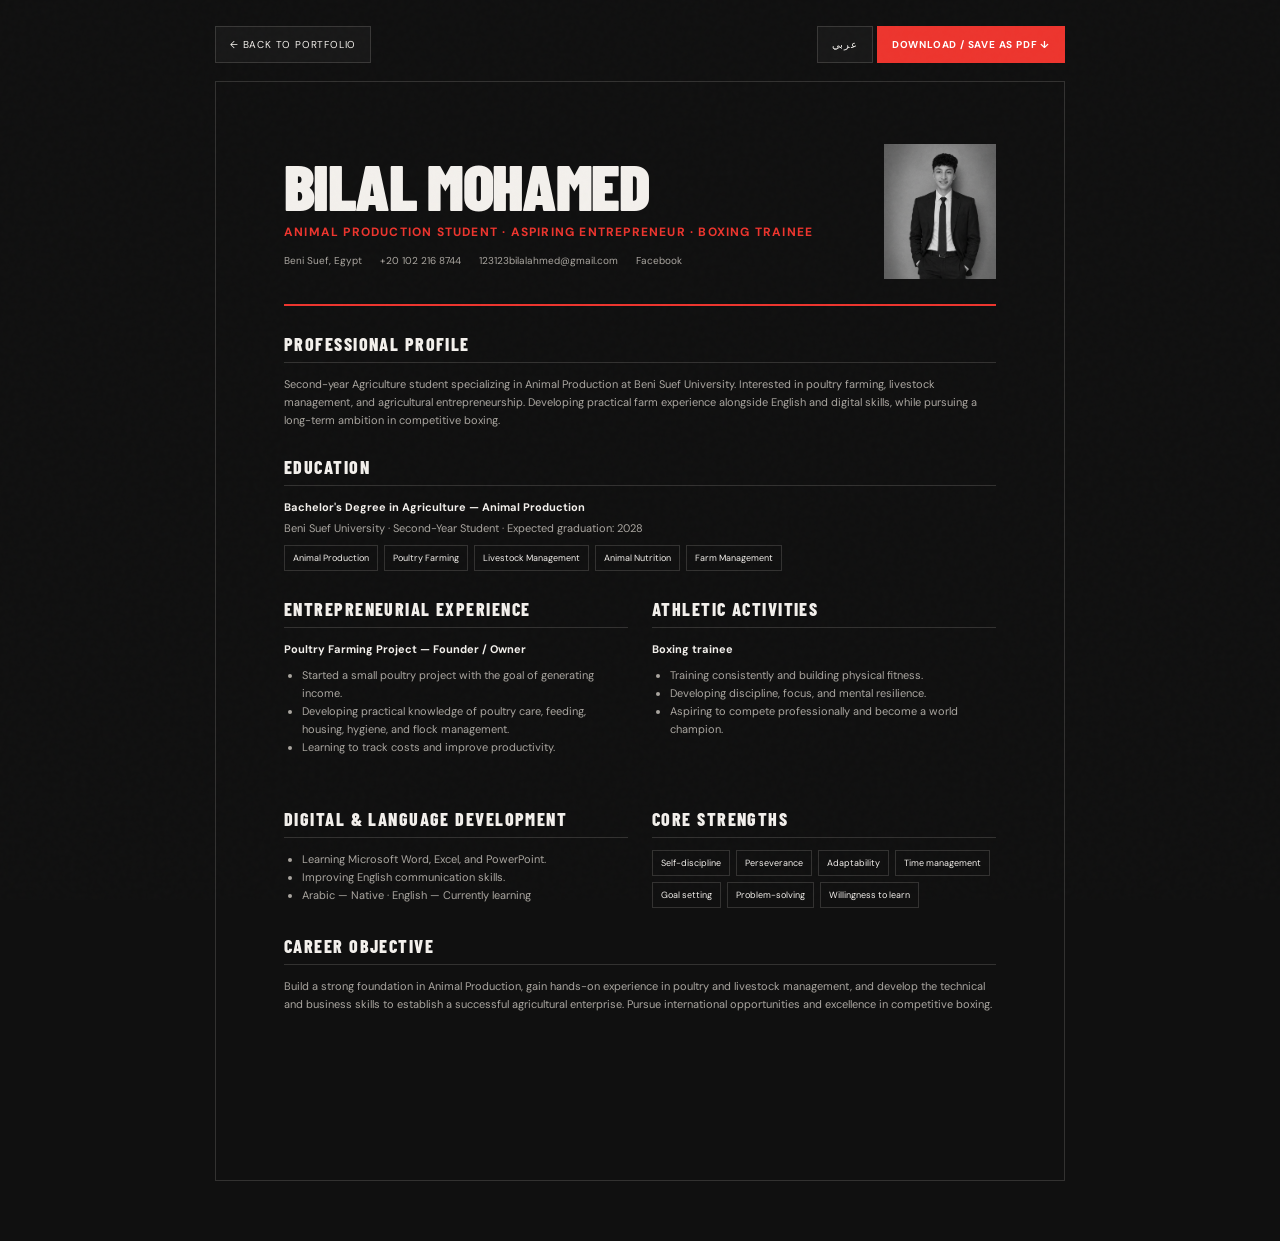
==== cv.html @ 8381dc37 "my project" ====
<!DOCTYPE html>
<html lang="en" dir="ltr">
<head>
  <meta charset="UTF-8">
  <meta name="viewport" content="width=device-width, initial-scale=1.0">
  <meta name="description" content="Curriculum vitae of Bilal Mohamed, Animal Production student and boxing trainee.">
  <title>CV — Bilal Mohamed</title>
  <link rel="preconnect" href="https://fonts.googleapis.com">
  <link rel="preconnect" href="https://fonts.gstatic.com" crossorigin>
  <link href="https://fonts.googleapis.com/css2?family=Barlow+Condensed:wght@500;600;700;800;900&family=DM+Sans:wght@400;500;600;700&family=Cairo:wght@400;500;600;700;800&display=swap" rel="stylesheet">
  <link rel="stylesheet" href="style.css">
  <style>
    body { min-height: 100vh; padding: 26px 18px 60px; }
    .cv-toolbar { max-width: 850px; margin: 0 auto 18px; display: flex; justify-content: space-between; align-items: center; gap: 12px; }
    .cv-toolbar a, .cv-toolbar button { border: 1px solid var(--line); background: var(--surface); padding: 11px 14px; font-size: 10px; letter-spacing: .08em; cursor: pointer; }
    .cv-toolbar .cv-download { background: var(--red); color: #fff; border-color: var(--red); font-weight: 700; }
    .cv-sheet { max-width: 850px; min-height: 1100px; margin: 0 auto; background: var(--bg); border: 1px solid var(--line); padding: 62px 68px; }
    .cv-header { border-bottom: 2px solid var(--red); padding-bottom: 25px; display: flex; justify-content: space-between; gap: 25px; align-items: center; }
    .cv-name { font: 900 65px/.9 var(--font-display); letter-spacing: -.025em; margin: 0 0 10px; }
    .cv-role { font-size: 12px; color: var(--red); font-weight: 700; letter-spacing: .1em; text-transform: uppercase; margin: 0 0 14px; }
    .cv-contact { display: flex; gap: 8px 18px; flex-wrap: wrap; font-size: 10px; color: var(--muted); }
    .cv-photo { width: 112px; height: 135px; object-fit: cover; object-position: center 22%; filter: grayscale(1); }
    .cv-section { margin-top: 27px; }
    .cv-section h2 { font: 800 18px var(--font-display); text-transform: uppercase; letter-spacing: .08em; border-bottom: 1px solid var(--line); padding-bottom: 7px; margin-bottom: 12px; }
    .cv-section p, .cv-section li { font-size: 11px; color: var(--muted); line-height: 1.65; }
    .cv-section p { margin-bottom: 8px; }
    .cv-section ul { padding-left: 18px; margin: 8px 0 0; }
    .cv-columns { display: grid; grid-template-columns: 1fr 1fr; gap: 24px; }
    .cv-entry-title { color: var(--text) !important; font-weight: 700; margin-bottom: 2px !important; }
    .cv-subtitle { color: var(--red) !important; font-weight: 600; }
    .cv-tags { display: flex; flex-wrap: wrap; gap: 6px; }
    .cv-tags span { border: 1px solid var(--line); padding: 6px 8px; font-size: 9px; }
    html[dir="rtl"] .cv-name, html[dir="rtl"] .cv-section h2 { font-family: var(--font-arabic); letter-spacing: 0; }
    html[dir="rtl"] .cv-name { font-size: 54px; }
    html[dir="rtl"] .cv-contact { direction: rtl; }
    html[dir="rtl"] .cv-section ul { padding-left: 0; padding-right: 18px; }
    @media (max-width: 600px) {
      body { padding: 15px 10px 35px; }
      .cv-sheet { min-height: 0; padding: 28px 22px; }
      .cv-name { font-size: 47px; }
      .cv-photo { width: 80px; height: 100px; }
      .cv-header { gap: 12px; }
      .cv-columns { gap: 15px; }
      .cv-section p, .cv-section li { font-size: 10px; }
      .cv-toolbar a, .cv-toolbar button { padding: 10px 9px; font-size: 8px; }
    }
    @media print {
      :root, :root[data-theme="light"] { --bg: #fff; --text: #171615; --muted: #494643; --line: rgba(23,22,21,.2); color-scheme: light; }
      body { padding: 0; background: white !important; print-color-adjust: exact; -webkit-print-color-adjust: exact; }
      .noise, .cv-toolbar { display: none !important; }
      .cv-sheet { max-width: none; min-height: 0; border: 0; padding: 12mm 14mm; }
      .cv-section { margin-top: 18px; }
      .cv-section h2 { font-size: 16px; }
      .cv-section p, .cv-section li { font-size: 10px; }
      @page { size: A4; margin: 0; }
    }
  </style>
</head>
<body>
  <div class="noise" aria-hidden="true"></div>
  <div class="cv-toolbar">
    <a href="index.html" data-en="← BACK TO PORTFOLIO" data-ar="العودة إلى الموقع ←">← BACK TO PORTFOLIO</a>
    <div>
      <button id="cv-language" type="button">عربي</button>
      <button class="cv-download" id="cv-print" type="button" data-en="DOWNLOAD / SAVE AS PDF ↓" data-ar="تنزيل / حفظ PDF ↓">DOWNLOAD / SAVE AS PDF ↓</button>
    </div>
  </div>
  <main class="cv-sheet">
    <header class="cv-header">
      <div>
        <h1 class="cv-name">BILAL MOHAMED</h1>
        <p class="cv-role" data-en="Animal Production Student · Aspiring Entrepreneur · Boxing Trainee" data-ar="طالب إنتاج حيواني · رائد أعمال طموح · متدرب ملاكمة">Animal Production Student · Aspiring Entrepreneur · Boxing Trainee</p>
        <div class="cv-contact">
          <span data-en="Beni Suef, Egypt" data-ar="بني سويف، مصر">Beni Suef, Egypt</span>
          <a href="tel:+201022168744">+20 102 216 8744</a>
          <a href="mailto:123123bilalahmed@gmail.com">123123bilalahmed@gmail.com</a>
          <a href="https://www.facebook.com/profile.php?id=100050286321641">Facebook</a>
        </div>
      </div>
      <img class="cv-photo" src="img/ChatGPT%20Image%20Oct%209,%202026,%2001_57_17%20PM.png" alt="Bilal Mohamed">
    </header>
    <section class="cv-section">
      <h2 data-en="Professional profile" data-ar="الملف الشخصي">Professional profile</h2>
      <p data-en="Second-year Agriculture student specializing in Animal Production at Beni Suef University. Interested in poultry farming, livestock management, and agricultural entrepreneurship. Developing practical farm experience alongside English and digital skills, while pursuing a long-term ambition in competitive boxing." data-ar="طالب في السنة الثانية بكلية الزراعة، تخصص الإنتاج الحيواني، بجامعة بني سويف. مهتم بتربية الدواجن وإدارة الثروة الحيوانية وريادة الأعمال الزراعية. أطور خبرتي العملية ومهاراتي الرقمية واللغوية، بالتوازي مع طموحي في المنافسة في الملاكمة.">Second-year Agriculture student specializing in Animal Production at Beni Suef University. Interested in poultry farming, livestock management, and agricultural entrepreneurship. Developing practical farm experience alongside English and digital skills, while pursuing a long-term ambition in competitive boxing.</p>
    </section>
    <section class="cv-section">
      <h2 data-en="Education" data-ar="التعليم">Education</h2>
      <p class="cv-entry-title" data-en="Bachelor's Degree in Agriculture — Animal Production" data-ar="بكالوريوس الزراعة — الإنتاج الحيواني">Bachelor's Degree in Agriculture — Animal Production</p>
      <p data-en="Beni Suef University · Second-Year Student · Expected graduation: 2028" data-ar="جامعة بني سويف · طالب بالفرقة الثانية · التخرج المتوقع: ٢٠٢٨">Beni Suef University · Second-Year Student · Expected graduation: 2028</p>
      <div class="cv-tags"><span data-en="Animal Production" data-ar="الإنتاج الحيواني">Animal Production</span><span data-en="Poultry Farming" data-ar="تربية الدواجن">Poultry Farming</span><span data-en="Livestock Management" data-ar="إدارة الثروة الحيوانية">Livestock Management</span><span data-en="Animal Nutrition" data-ar="تغذية الحيوان">Animal Nutrition</span><span data-en="Farm Management" data-ar="إدارة المزرعة">Farm Management</span></div>
    </section>
    <div class="cv-columns">
      <section class="cv-section">
        <h2 data-en="Entrepreneurial experience" data-ar="الخبرة الريادية">Entrepreneurial experience</h2>
        <p class="cv-entry-title" data-en="Poultry Farming Project — Founder / Owner" data-ar="مشروع تربية دواجن — المؤسس / المالك">Poultry Farming Project — Founder / Owner</p>
        <ul>
          <li data-en="Started a small poultry project with the goal of generating income." data-ar="أسست مشروع دواجن صغيرًا بهدف تحقيق دخل.">Started a small poultry project with the goal of generating income.</li>
          <li data-en="Developing practical knowledge of poultry care, feeding, housing, hygiene, and flock management." data-ar="أطور خبرتي في رعاية الدواجن والتغذية والإسكان والنظافة وإدارة القطيع.">Developing practical knowledge of poultry care, feeding, housing, hygiene, and flock management.</li>
          <li data-en="Learning to track costs and improve productivity." data-ar="أتعلم متابعة التكاليف وتحسين الإنتاجية.">Learning to track costs and improve productivity.</li>
        </ul>
      </section>
      <section class="cv-section">
        <h2 data-en="Athletic activities" data-ar="الأنشطة الرياضية">Athletic activities</h2>
        <p class="cv-entry-title" data-en="Boxing trainee" data-ar="متدرب ملاكمة">Boxing trainee</p>
        <ul>
          <li data-en="Training consistently and building physical fitness." data-ar="أواظب على التدريب وأعمل على تطوير لياقتي البدنية.">Training consistently and building physical fitness.</li>
          <li data-en="Developing discipline, focus, and mental resilience." data-ar="أطور الانضباط والتركيز والمرونة الذهنية.">Developing discipline, focus, and mental resilience.</li>
          <li data-en="Aspiring to compete professionally and become a world champion." data-ar="أطمح للاحتراف والمنافسة على لقب بطل العالم.">Aspiring to compete professionally and become a world champion.</li>
        </ul>
      </section>
      <section class="cv-section">
        <h2 data-en="Digital & language development" data-ar="التطوير الرقمي واللغوي">Digital & language development</h2>
        <ul>
          <li data-en="Learning Microsoft Word, Excel, and PowerPoint." data-ar="أتعلم Microsoft Word وExcel وPowerPoint.">Learning Microsoft Word, Excel, and PowerPoint.</li>
          <li data-en="Improving English communication skills." data-ar="أعمل على تطوير مهارات التواصل باللغة الإنجليزية.">Improving English communication skills.</li>
          <li data-en="Arabic — Native · English — Currently learning" data-ar="العربية — اللغة الأم · الإنجليزية — قيد التعلم">Arabic — Native · English — Currently learning</li>
        </ul>
      </section>
      <section class="cv-section">
        <h2 data-en="Core strengths" data-ar="المهارات الشخصية">Core strengths</h2>
        <div class="cv-tags"><span data-en="Self-discipline" data-ar="الانضباط الذاتي">Self-discipline</span><span data-en="Perseverance" data-ar="المثابرة">Perseverance</span><span data-en="Adaptability" data-ar="التكيف">Adaptability</span><span data-en="Time management" data-ar="إدارة الوقت">Time management</span><span data-en="Goal setting" data-ar="تحديد الأهداف">Goal setting</span><span data-en="Problem-solving" data-ar="حل المشكلات">Problem-solving</span><span data-en="Willingness to learn" data-ar="الرغبة في التعلم">Willingness to learn</span></div>
      </section>
    </div>
    <section class="cv-section">
      <h2 data-en="Career objective" data-ar="الهدف المهني">Career objective</h2>
      <p data-en="Build a strong foundation in Animal Production, gain hands-on experience in poultry and livestock management, and develop the technical and business skills to establish a successful agricultural enterprise. Pursue international opportunities and excellence in competitive boxing." data-ar="بناء أساس قوي في الإنتاج الحيواني، واكتساب خبرة عملية في إدارة الدواجن والثروة الحيوانية، وتطوير المهارات الفنية والتجارية لتأسيس مشروع زراعي ناجح، مع السعي إلى فرص دولية والتميز في الملاكمة التنافسية.">Build a strong foundation in Animal Production, gain hands-on experience in poultry and livestock management, and develop the technical and business skills to establish a successful agricultural enterprise. Pursue international opportunities and excellence in competitive boxing.</p>
    </section>
  </main>
  <script>
    const html = document.documentElement;
    const toggle = document.querySelector("#cv-language");
    const savedLanguage = localStorage.getItem("bilal-language") || "en";
    const savedTheme = localStorage.getItem("bilal-theme") || "dark";
    html.dataset.theme = savedTheme;

    function updateLanguage(language) {
      const arabic = language === "ar";
      html.lang = language;
      html.dir = arabic ? "rtl" : "ltr";
      document.querySelectorAll("[data-en][data-ar]").forEach((element) => {
        element.innerHTML = arabic ? element.dataset.ar : element.dataset.en;
      });
      toggle.textContent = arabic ? "EN" : "عربي";
      toggle.setAttribute("aria-label", arabic ? "Switch to English" : "التبديل إلى العربية");
      document.querySelector("#cv-print").setAttribute("aria-label", arabic ? "تنزيل السيرة الذاتية أو حفظها بصيغة PDF" : "Download CV or save as PDF");
    }

    toggle.addEventListener("click", () => updateLanguage(html.lang === "en" ? "ar" : "en"));
    document.querySelector("#cv-print").addEventListener("click", () => window.print());
    updateLanguage(savedLanguage);
  </script>
</body>
</html>
---- style.css ----
:root {
  color-scheme: dark;
  --bg: #101010;
  --surface: #181818;
  --surface-2: #202020;
  --text: #f3f0ec;
  --muted: #aaa6a0;
  --line: rgba(243, 240, 236, .15);
  --red: #ed352e;
  --red-dark: #a6201d;
  --font-display: "Barlow Condensed", Impact, sans-serif;
  --font-body: "DM Sans", Arial, sans-serif;
  --font-arabic: "Cairo", sans-serif;
  font-family: var(--font-body);
  background: var(--bg);
  color: var(--text);
  scroll-behavior: smooth;
  scroll-padding-top: 90px;
  overflow-x: clip;
}

:root[data-theme="light"] {
  color-scheme: light;
  --bg: #f2f0ed;
  --surface: #e8e5e1;
  --surface-2: #dedbd6;
  --text: #171615;
  --muted: #64615d;
  --line: rgba(23, 22, 21, .17);
  --red: #c62824;
  --red-dark: #a6201d;
}

* { box-sizing: border-box; }
body { margin: 0; min-width: 320px; background: var(--bg); color: var(--text); transition: background .35s ease, color .35s ease; }
body, button, a { font-family: var(--font-body); }
a { color: inherit; text-decoration: none; }
button { color: inherit; }
::selection { background: var(--red); color: white; }
.noise { position: fixed; inset: 0; z-index: 10; pointer-events: none; opacity: .055; background-image: url("data:image/svg+xml,%3Csvg viewBox='0 0 180 180' xmlns='http://www.w3.org/2000/svg'%3E%3Cfilter id='n'%3E%3CfeTurbulence type='fractalNoise' baseFrequency='.9' numOctaves='3' stitchTiles='stitch'/%3E%3C/filter%3E%3Crect width='100%25' height='100%25' filter='url(%23n)' opacity='.32'/%3E%3C/svg%3E"); }
.site-header { height: 82px; padding: 0 6.3%; display: flex; align-items: center; justify-content: space-between; border-bottom: 1px solid var(--line); position: relative; z-index: 5; }
.wordmark { display: inline-flex; align-items: center; font-family: var(--font-display); font-size: 24px; font-weight: 900; letter-spacing: -.07em; }
.wordmark span { color: var(--red); }
.wordmark i { font-style: normal; font-size: 20px; color: var(--muted); margin-left: 7px; }
.desktop-nav, .header-actions { display: flex; align-items: center; gap: 33px; }
.desktop-nav a, .header-cta, .icon-button { font-size: 13px; letter-spacing: .05em; text-transform: uppercase; }
.desktop-nav a { color: var(--muted); transition: color .2s ease; }
.desktop-nav a:hover { color: var(--text); }
.header-actions { gap: 16px; }
.icon-button { cursor: pointer; border: 1px solid var(--line); border-radius: 50px; background: transparent; min-width: 37px; height: 37px; display: grid; place-items: center; }
.language-button { font-family: var(--font-arabic); font-size: 14px; font-weight: 700; }
.theme-glyph { font-size: 18px; line-height: 1; }
.header-cv-link { min-height: 40px; padding: 0 13px; display: inline-flex; align-items: center; gap: 13px; border: 1px solid var(--red); color: var(--text); font-size: 11px; letter-spacing: .08em; font-weight: 700; position: relative; isolation: isolate; overflow: hidden; transition: color .2s ease, background .2s ease, transform .2s ease; }
.header-cv-link::before { content: ""; position: absolute; inset: 0; z-index: -1; background: var(--red); transform: translateY(102%); transition: transform .2s ease; }
.header-cv-link:hover { color: white; transform: translateY(-2px); }
.header-cv-link:hover::before { transform: translateY(0); }
.header-cv-link span:last-child { color: var(--red); font-size: 15px; transition: color .2s ease, transform .2s ease; }
.header-cv-link:hover span:last-child { color: white; transform: translate(2px, -2px); }
.header-cta { padding: 12px 15px; background: var(--red); color: white; display: flex; gap: 15px; align-items: center; font-weight: 700; }
.header-cta span:last-child { font-size: 15px; }
.hero { min-height: min(750px, calc(100svh - 82px)); height: 680px; max-height: 830px; padding: 7.2% 6.3% 6%; display: grid; grid-template-columns: 1fr .78fr; align-items: center; position: relative; overflow: hidden; }
.hero::before { content: ""; position: absolute; width: 48vw; height: 48vw; max-width: 670px; max-height: 670px; border: 1px solid var(--line); border-radius: 50%; left: 36%; top: 4%; pointer-events: none; }
.hero-copy { position: relative; z-index: 1; padding: 0 0 30px; }
.eyebrow { font-size: 10px; letter-spacing: .17em; font-weight: 700; margin: 0 0 25px; }
.status-dot { width: 7px; height: 7px; display: inline-block; border-radius: 50%; background: var(--red); margin-right: 10px; box-shadow: 0 0 12px var(--red); }
h1, h2, h3, p { margin-top: 0; }
.hero h1 { font: 900 clamp(92px, 14.4vw, 204px)/.76 var(--font-display); letter-spacing: -.055em; margin: 0 0 52px -7px; position: relative; z-index: 2; }
.outline-word { color: transparent; -webkit-text-stroke: 1.5px var(--text); }
.hero-bottom { display: grid; grid-template-columns: minmax(0, 1fr) auto; align-items: center; gap: 18px 20px; max-width: 560px; }
.hero-intro { max-width: 335px; font-size: 17px; line-height: 1.75; color: var(--muted); margin: 0; }
.round-link { flex: 0 0 48px; width: 48px; height: 48px; border: 1px solid var(--line); border-radius: 50%; display: grid; place-items: center; font-size: 20px; transition: background .2s, color .2s, border .2s; }
.round-link:hover { background: var(--red); border-color: var(--red); color: #fff; }
.hero-cv-cta { grid-column: 1; display: flex; align-items: center; gap: 13px; width: fit-content; min-width: 240px; min-height: 72px; padding: 10px 16px 10px 12px; position: relative; overflow: hidden; isolation: isolate; color: #fff; background: var(--red); border: 1px solid var(--red); box-shadow: 0 8px 28px rgba(237, 53, 46, .2); animation: cv-pulse 2.8s ease-in-out infinite; transition: transform .25s ease, box-shadow .25s ease; }
.hero-cv-cta::before { content: ""; position: absolute; z-index: -1; inset: 0; background: linear-gradient(110deg, transparent 12%, rgba(255,255,255,.18) 47%, transparent 78%); transform: translateX(-120%); animation: cv-shine 4.5s ease-in-out infinite; }
.hero-cv-cta:hover { transform: translateY(-3px); box-shadow: 0 13px 34px rgba(237, 53, 46, .34); }
.cv-orbit { width: 43px; height: 43px; display: grid; place-items: center; position: relative; flex: 0 0 43px; border: 1px solid rgba(255,255,255,.6); border-radius: 50%; font: 800 15px var(--font-display); }
.cv-orbit::after { content: ""; position: absolute; inset: -4px; border: 1px dashed rgba(255,255,255,.78); border-radius: 50%; animation: orbit-spin 9s linear infinite; }
.cv-cta-copy { display: flex; flex-direction: column; gap: 4px; }
.cv-cta-copy strong { font: 800 15px/1 var(--font-display); letter-spacing: .07em; }
.cv-cta-copy small { font: 600 9px/1.2 var(--font-body); letter-spacing: .12em; opacity: .8; }
.cv-cta-arrow { margin-left: auto; font-size: 19px; transition: transform .25s ease; }
.hero-cv-cta:hover .cv-cta-arrow { transform: translate(3px, -3px); }
.hero-visual { width: min(100%, 420px); justify-self: end; position: relative; }
.hero-photo-frame { aspect-ratio: .69; position: relative; overflow: hidden; background: var(--surface); }
.hero-photo { width: 100%; height: 100%; display: block; object-fit: cover; object-position: 50% 42%; filter: saturate(.78); }
.photo-shade { position: absolute; inset: 0; background: linear-gradient(0deg, rgba(0,0,0,.82), transparent 35%, rgba(0,0,0,.08)); }
.hero-photo-frame::after { content: ""; position: absolute; inset: 12px; border: 1px solid rgba(255,255,255,.24); pointer-events: none; }
.hero-photo-caption { position: absolute; z-index: 1; bottom: 29px; left: 28px; right: 28px; display: flex; justify-content: space-between; color: white; font-size: 11px; letter-spacing: .1em; font-weight: 700; }
.hero-photo-caption b { color: #ff7772; font-weight: 600; }
.hero-stamp { position: absolute; z-index: 2; right: -39px; top: 40px; width: 82px; height: 82px; border-radius: 50%; background: var(--red); color: white; font: 800 20px var(--font-display); display: grid; place-content: center; text-align: center; transform: rotate(12deg); }
.hero-stamp span { font-size: 12px; }
.hero-note { position: absolute; right: -62px; bottom: 20%; writing-mode: vertical-rl; display: flex; align-items: center; gap: 11px; color: var(--muted); font-size: 9px; letter-spacing: .17em; }
.note-line { height: 42px; width: 1px; background: var(--red); }
.hero-index { position: absolute; bottom: 30px; left: 6.3%; font-size: 9px; letter-spacing: .15em; color: var(--muted); }
.ticker { overflow: hidden; background: var(--red); color: white; transform: rotate(-1.4deg) scale(1.02); padding: 15px 0; position: relative; z-index: 2; }
.ticker-track { display: flex; width: max-content; align-items: center; gap: 30px; white-space: nowrap; font: 800 16px var(--font-display); letter-spacing: .12em; animation: marquee 30s linear infinite; }
.ticker-track b { font-size: 14px; }
@keyframes marquee { to { transform: translateX(-33.333%); } }
@keyframes orbit-spin { to { transform: rotate(360deg); } }
@keyframes cv-pulse { 50% { box-shadow: 0 8px 34px rgba(237, 53, 46, .34); } }
@keyframes cv-shine { 0%, 45% { transform: translateX(-120%); } 68%, 100% { transform: translateX(120%); } }
.section-wrap { padding-left: 12%; padding-right: 12%; }
.story { padding-top: 135px; padding-bottom: 140px; }
.section-kicker { display: flex; gap: 18px; align-items: center; font-size: 9px; letter-spacing: .16em; font-weight: 700; color: var(--muted); }
.section-kicker span:first-child { color: var(--red); }
.story-grid { display: grid; grid-template-columns: 1fr .77fr; gap: 9%; margin-top: 54px; }
.red-text { color: var(--red); }
.story-heading h2, .discipline-heading h2, .contact h2 { font: 800 clamp(52px, 7.3vw, 98px)/.88 var(--font-display); letter-spacing: -.035em; margin: 0; }
.story-heading h2 em, .discipline-heading h2 em, .contact h2 em { font-style: normal; color: var(--red); }
.story-copy { padding-top: 25px; }
.story-copy p { max-width: 490px; color: var(--muted); font-size: 16px; line-height: 1.85; margin-bottom: 19px; }
.text-link { display: inline-block; margin-top: 11px; padding-bottom: 7px; border-bottom: 1px solid var(--red); font-size: 13px; letter-spacing: .08em; font-weight: 700; }
.manifesto { min-height: 430px; display: grid; grid-template-columns: .85fr 1.15fr; background: var(--surface); position: relative; overflow: hidden; }
.manifesto-image { min-height: 430px; overflow: hidden; }
.manifesto-image img { width: 100%; height: 100%; object-fit: cover; object-position: center 24%; display: block; filter: grayscale(1); }
.manifesto-copy { display: flex; flex-direction: column; justify-content: center; padding: 80px 16% 80px 12%; position: relative; }
.quote-mark { color: var(--red); font: 900 100px/.7 var(--font-display); }
.manifesto-copy p { font: 700 clamp(29px, 4.2vw, 56px)/1.08 var(--font-display); letter-spacing: -.015em; margin: 24px 0 30px; max-width: 650px; }
.signature { font-size: 9px; letter-spacing: .22em; color: var(--muted); }
.manifesto-side { position: absolute; right: 20px; bottom: 20px; writing-mode: vertical-rl; font-size: 8px; letter-spacing: .16em; color: var(--muted); }
.disciplines { padding-top: 130px; padding-bottom: 135px; }
.discipline-heading { display: flex; justify-content: space-between; align-items: end; margin: 56px 0 48px; }
.discipline-heading h2 { font-size: clamp(65px, 9vw, 120px); }
.discipline-heading > p { max-width: 235px; color: var(--muted); font-size: 15px; line-height: 1.75; margin: 0 4% 8px 20px; }
.discipline-grid { display: grid; grid-template-columns: 1fr 1fr; gap: 16px; }
.discipline-card { min-height: 390px; padding: 27px 30px 25px; position: relative; overflow: hidden; display: flex; flex-direction: column; background: var(--surface); }
.boxing-card { background: var(--red); color: white; }
.card-top { display: flex; justify-content: space-between; align-items: center; font-size: 11px; letter-spacing: .1em; font-weight: 700; position: relative; z-index: 1; }
.card-arrow { font-size: 18px; }
.discipline-symbol { position: absolute; right: 16px; top: 50px; font-size: 180px; line-height: 1; color: rgba(237,53,46,.12); transform: rotate(14deg); }
.boxing-card .discipline-symbol { color: rgba(0,0,0,.12); }
.discipline-card h3 { position: relative; z-index: 1; font: 900 clamp(44px, 5.2vw, 69px)/.82 var(--font-display); letter-spacing: -.025em; margin: auto 0 18px; }
.discipline-card > p { position: relative; z-index: 1; font-size: 15px; line-height: 1.75; max-width: 330px; color: var(--muted); margin-bottom: 27px; }
.boxing-card > p { color: rgba(255,255,255,.8); }
.card-tags { display: flex; gap: 7px; flex-wrap: wrap; position: relative; z-index: 1; }
.card-tags span { border: 1px solid var(--line); padding: 7px 9px; font-size: 10px; letter-spacing: .05em; }
.boxing-card .card-tags span { border-color: rgba(255,255,255,.4); }
.skills-strip { margin-top: 53px; border-top: 1px solid var(--line); border-bottom: 1px solid var(--line); padding: 20px 0; display: grid; grid-template-columns: 170px 1fr; align-items: center; gap: 25px; }
.skills-strip > span { color: var(--red); letter-spacing: .13em; font-size: 9px; font-weight: 700; }
.skills-strip p { color: var(--muted); font-size: 14px; line-height: 1.8; margin: 0; }
.contact { background: var(--surface); padding-top: 85px; padding-bottom: 100px; }
.contact-content { display: grid; grid-template-columns: 1fr .7fr; gap: 10%; align-items: end; margin-top: 65px; }
.contact h2 { font-size: clamp(66px, 9vw, 122px); }
.contact-links { padding-bottom: 8px; }
.contact-link, .cv-link { padding: 17px 0; display: flex; justify-content: space-between; align-items: center; border-bottom: 1px solid var(--line); font-size: 13px; letter-spacing: .05em; font-weight: 600; }
.contact-link b, .cv-link b { color: var(--red); font-size: 16px; }
.whatsapp-link { color: #54d58c; }
.whatsapp-link b { color: #54d58c; }
.cv-link { margin-top: 17px; color: var(--red); }
.site-footer { min-height: 95px; padding: 22px 6.3%; display: flex; align-items: center; justify-content: space-between; }
.site-footer > span { font-size: 10px; letter-spacing: .1em; color: var(--muted); }
.footer-mark { font-size: 20px; }
.back-top { width: 34px; height: 34px; border: 1px solid var(--line); border-radius: 50%; display: grid; place-items: center; }

html[dir="rtl"] { scroll-padding-top: 90px; }
html[dir="rtl"] body { font-family: var(--font-arabic); }
html[dir="rtl"] body, html[dir="rtl"] button, html[dir="rtl"] a { font-family: var(--font-arabic); }
html[dir="rtl"] .hero h1, html[dir="rtl"] .story-heading h2, html[dir="rtl"] .discipline-heading h2, html[dir="rtl"] .contact h2, html[dir="rtl"] .manifesto-copy p, html[dir="rtl"] .discipline-card h3 { font-family: var(--font-arabic); letter-spacing: 0; line-height: 1.25; }
html[dir="rtl"] .hero h1 { font-size: clamp(72px, 12vw, 170px); }
html[dir="rtl"] .story-heading h2, html[dir="rtl"] .discipline-heading h2, html[dir="rtl"] .contact h2 { font-size: clamp(48px, 6.8vw, 90px); }
html[dir="rtl"] .discipline-card h3 { font-size: clamp(40px, 4.5vw, 60px); }
html[dir="rtl"] .hero { direction: rtl; }
html[dir="rtl"] .hero-index { left: auto; right: 6.3%; }
html[dir="rtl"] .hero-note { right: auto; left: -62px; }
html[dir="rtl"] .hero-stamp { right: auto; left: -39px; }
html[dir="rtl"] .hero h1 { margin-left: 0; margin-right: -7px; }
html[dir="rtl"] .hero-cv-cta { direction: rtl; padding: 10px 12px 10px 16px; }
html[dir="rtl"] .cv-cta-arrow { margin-left: 0; margin-right: auto; }
html[dir="rtl"] .hero-cv-cta:hover .cv-cta-arrow { transform: translate(-3px, -3px); }
html[dir="rtl"] .status-dot { margin-right: 0; margin-left: 10px; }
html[dir="rtl"] .story-grid, html[dir="rtl"] .discipline-grid, html[dir="rtl"] .contact-content { direction: rtl; }
html[dir="rtl"] .manifesto { direction: rtl; }
html[dir="rtl"] .manifesto-copy { padding: 80px 12% 80px 16%; }
html[dir="rtl"] .manifesto-side { right: auto; left: 20px; }
html[dir="rtl"] .discipline-heading { direction: rtl; }
html[dir="rtl"] .skills-strip { direction: rtl; }
html[dir="rtl"] .contact-link, html[dir="rtl"] .cv-link { direction: rtl; }
html[dir="rtl"] .header-actions { direction: ltr; }
html[dir="rtl"] .header-cv-link { direction: rtl; }
html[dir="rtl"] .header-cta { direction: rtl; }
html[dir="rtl"] .site-footer { direction: rtl; }
html[dir="rtl"] .hero-photo-caption { direction: ltr; }
html[dir="rtl"] .card-top, html[dir="rtl"] .card-tags { direction: ltr; }

@media (max-width: 850px) {
  .site-header { padding: 0 5%; height: 72px; }
  .desktop-nav { gap: 18px; }
  .desktop-nav a { font-size: 11px; }
  .header-actions { gap: 9px; }
  .header-cta { padding: 11px; gap: 8px; font-size: 11px; }
  .header-cv-link { min-height: 38px; padding: 0 9px; gap: 7px; font-size: 10px; }
  .hero { min-height: 620px; height: auto; grid-template-columns: 1.05fr .75fr; padding: 70px 6% 80px; }
  .hero h1 { font-size: clamp(86px, 15vw, 140px); }
  .hero-bottom { max-width: 470px; }
  .hero-cv-cta { min-width: 225px; min-height: 66px; }
  .hero-visual { width: 100%; }
  .hero-note { right: -29px; }
  .hero-stamp { right: -24px; }
  .section-wrap { padding-left: 8%; padding-right: 8%; }
  .story { padding-top: 105px; padding-bottom: 105px; }
  .story-grid { gap: 6%; }
  .discipline-card { min-height: 355px; padding: 22px; }
  .contact-content { gap: 5%; }
  html[dir="rtl"] .hero-note { left: -29px; }
  html[dir="rtl"] .hero-stamp { left: -24px; }
}
@media (max-width: 600px) {
  :root { scroll-padding-top: 68px; }
  .site-header { height: 66px; padding: 0 5%; }
  .desktop-nav { display: none; }
  .header-actions { gap: 8px; }
  .header-cta { padding: 10px 11px; }
  .header-cv-link { min-height: 34px; padding: 0 8px; gap: 4px; font-size: 9px; }
  .icon-button { min-width: 34px; height: 34px; }
  .hero { display: flex; flex-direction: column; align-items: stretch; min-height: auto; padding: 66px 6% 67px; }
  .hero::before { width: 95vw; height: 95vw; left: 30%; top: 29%; }
  .hero-copy { padding: 0; }
  .eyebrow { font-size: 8px; margin-bottom: 22px; }
  .hero h1 { font-size: clamp(95px, 22vw, 136px); margin: 0 0 25px -4px; }
  .hero-bottom { width: 100%; max-width: none; grid-template-columns: minmax(0, 1fr) auto; gap: 16px 12px; margin-bottom: 32px; }
  .hero-intro { max-width: 285px; font-size: 15px; }
  .round-link { width: 42px; height: 42px; flex-basis: 42px; }
  .hero-cv-cta { grid-column: 1 / -1; grid-row: 2; min-width: 0; width: min(100%, 330px); min-height: 64px; }
  .cv-cta-copy strong { font-size: 14px; }
  .cv-orbit { width: 39px; height: 39px; flex-basis: 39px; }
  .hero-visual { width: 78%; align-self: center; margin-right: 7%; }
  .hero-photo-frame { aspect-ratio: .82; }
  .hero-stamp { width: 66px; height: 66px; right: -25px; top: 23px; font-size: 17px; }
  .hero-note { right: -31px; bottom: 13%; font-size: 8px; }
  .hero-index { bottom: 25px; left: 6%; }
  .ticker { padding: 12px 0; transform: none; }
  .ticker-track { font-size: 13px; }
  .section-wrap { padding-left: 7%; padding-right: 7%; }
  .story { padding-top: 88px; padding-bottom: 87px; }
  .section-kicker { font-size: 8px; gap: 12px; }
  .story-grid { grid-template-columns: 1fr; gap: 27px; margin-top: 39px; }
  .story-heading h2 { font-size: clamp(56px, 15vw, 78px); }
  .story-copy { padding-top: 0; }
  .story-copy p { font-size: 15px; }
  .manifesto { grid-template-columns: .7fr 1fr; min-height: 330px; }
  .manifesto-image { min-height: 330px; }
  .manifesto-copy { padding: 48px 9% 48px 8%; }
  .quote-mark { font-size: 70px; }
  .manifesto-copy p { font-size: clamp(27px, 7vw, 40px); margin: 16px 0 23px; }
  .signature { font-size: 7px; }
  .manifesto-side { right: 9px; bottom: 12px; font-size: 6px; }
  .disciplines { padding-top: 88px; padding-bottom: 88px; }
  .discipline-heading { display: block; margin: 42px 0 32px; }
  .discipline-heading h2 { font-size: clamp(67px, 17vw, 91px); }
  .discipline-heading > p { margin: 19px 0 0; max-width: 260px; font-size: 15px; }
  .discipline-grid { grid-template-columns: 1fr; gap: 12px; }
  .discipline-card { min-height: 340px; padding: 23px; }
  .discipline-card h3 { font-size: clamp(55px, 14vw, 72px); }
  .skills-strip { display: block; margin-top: 36px; }
  .skills-strip p { margin-top: 12px; }
  .contact { padding-top: 64px; padding-bottom: 75px; }
  .contact-content { display: block; margin-top: 46px; }
  .contact h2 { font-size: clamp(70px, 18vw, 100px); }
  .contact-links { margin-top: 35px; }
  .contact-link, .cv-link { font-size: 12px; }
  .site-footer { min-height: 76px; padding: 18px 6%; }
  .site-footer > span { font-size: 9px; letter-spacing: .04em; text-align: center; }
  html[dir="rtl"] .hero { align-items: stretch; }
  html[dir="rtl"] .hero h1 { font-size: clamp(75px, 19vw, 112px); margin: 0 0 25px 0; }
  html[dir="rtl"] .hero-visual { margin-left: 7%; margin-right: 0; }
  html[dir="rtl"] .hero-cv-cta { justify-self: end; }
  html[dir="rtl"] .hero-stamp { left: -25px; }
  html[dir="rtl"] .hero-note { left: -31px; }
  html[dir="rtl"] .hero-index { left: auto; right: 6%; }
  html[dir="rtl"] .story-heading h2 { font-size: clamp(49px, 13vw, 69px); }
  html[dir="rtl"] .discipline-heading h2 { font-size: clamp(55px, 14vw, 80px); }
  html[dir="rtl"] .discipline-card h3 { font-size: clamp(44px, 11vw, 60px); }
  html[dir="rtl"] .contact h2 { font-size: clamp(56px, 14.5vw, 84px); }
  html[dir="rtl"] .manifesto-copy { padding: 48px 8% 48px 9%; }
  html[dir="rtl"] .manifesto-side { left: 9px; }
}
@media (prefers-reduced-motion: reduce) {
  *, *::before, *::after { scroll-behavior: auto !important; animation-duration: .01ms !important; animation-iteration-count: 1 !important; transition-duration: .01ms !important; }
}
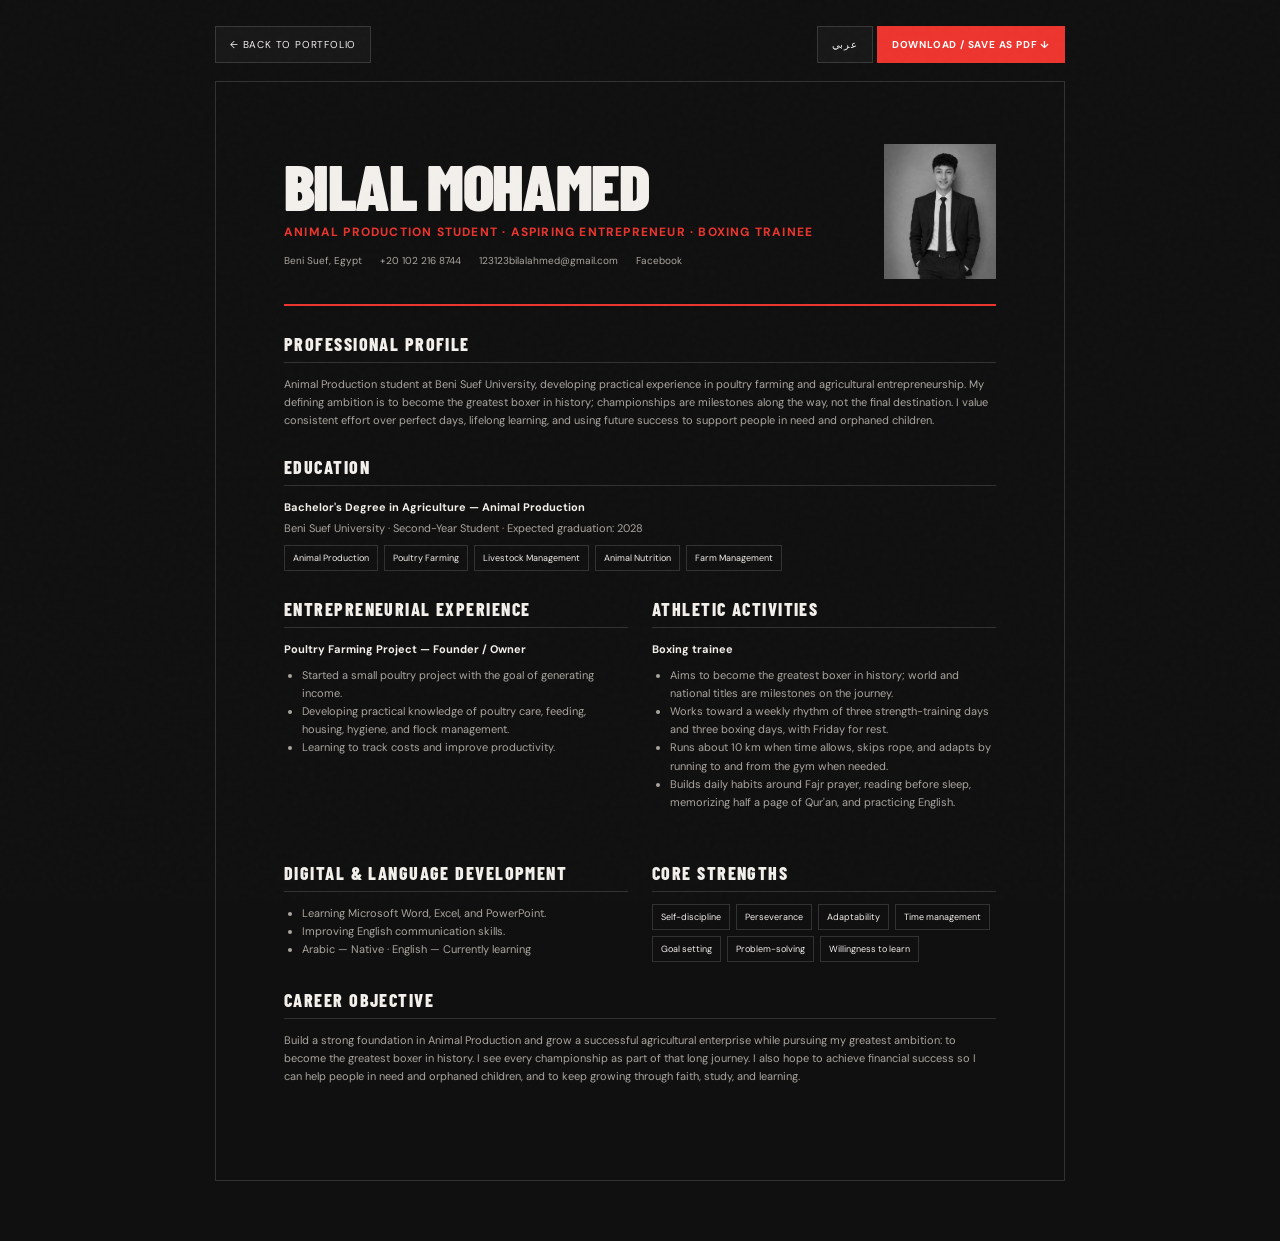
==== commit 75acccfa: "refactor text project" ====
--- a/cv.html
+++ b/cv.html
@@ -81,7 +81,7 @@
     </header>
     <section class="cv-section">
       <h2 data-en="Professional profile" data-ar="الملف الشخصي">Professional profile</h2>
-      <p data-en="Second-year Agriculture student specializing in Animal Production at Beni Suef University. Interested in poultry farming, livestock management, and agricultural entrepreneurship. Developing practical farm experience alongside English and digital skills, while pursuing a long-term ambition in competitive boxing." data-ar="طالب في السنة الثانية بكلية الزراعة، تخصص الإنتاج الحيواني، بجامعة بني سويف. مهتم بتربية الدواجن وإدارة الثروة الحيوانية وريادة الأعمال الزراعية. أطور خبرتي العملية ومهاراتي الرقمية واللغوية، بالتوازي مع طموحي في المنافسة في الملاكمة.">Second-year Agriculture student specializing in Animal Production at Beni Suef University. Interested in poultry farming, livestock management, and agricultural entrepreneurship. Developing practical farm experience alongside English and digital skills, while pursuing a long-term ambition in competitive boxing.</p>
+      <p data-en="Animal Production student at Beni Suef University, developing practical experience in poultry farming and agricultural entrepreneurship. My defining ambition is to become the greatest boxer in history; championships are milestones along the way, not the final destination. I value consistent effort over perfect days, lifelong learning, and using future success to support people in need and orphaned children." data-ar="طالب إنتاج حيواني بجامعة بني سويف، أطور خبرتي العملية في تربية الدواجن وريادة الأعمال الزراعية. طموحي الأكبر أن أصبح أفضل ملاكم في التاريخ؛ فالبطولات محطات على الطريق وليست الغاية النهائية. أؤمن بالاستمرار لا بالكمال، وبالتعلم الدائم، وبأن أستخدم نجاحي مستقبلًا لمساعدة المحتاجين والأطفال الأيتام.">Animal Production student at Beni Suef University, developing practical experience in poultry farming and agricultural entrepreneurship. My defining ambition is to become the greatest boxer in history; championships are milestones along the way, not the final destination. I value consistent effort over perfect days, lifelong learning, and using future success to support people in need and orphaned children.</p>
     </section>
     <section class="cv-section">
       <h2 data-en="Education" data-ar="التعليم">Education</h2>
@@ -103,9 +103,10 @@
         <h2 data-en="Athletic activities" data-ar="الأنشطة الرياضية">Athletic activities</h2>
         <p class="cv-entry-title" data-en="Boxing trainee" data-ar="متدرب ملاكمة">Boxing trainee</p>
         <ul>
-          <li data-en="Training consistently and building physical fitness." data-ar="أواظب على التدريب وأعمل على تطوير لياقتي البدنية.">Training consistently and building physical fitness.</li>
-          <li data-en="Developing discipline, focus, and mental resilience." data-ar="أطور الانضباط والتركيز والمرونة الذهنية.">Developing discipline, focus, and mental resilience.</li>
-          <li data-en="Aspiring to compete professionally and become a world champion." data-ar="أطمح للاحتراف والمنافسة على لقب بطل العالم.">Aspiring to compete professionally and become a world champion.</li>
+          <li data-en="Aims to become the greatest boxer in history; world and national titles are milestones on the journey." data-ar="أطمح إلى أن أصبح أفضل ملاكم في التاريخ؛ والبطولات العالمية والمحلية محطات في هذه الرحلة.">Aims to become the greatest boxer in history; world and national titles are milestones on the journey.</li>
+          <li data-en="Works toward a weekly rhythm of three strength-training days and three boxing days, with Friday for rest." data-ar="أسعى إلى الالتزام أسبوعيًا بثلاثة أيام لتمارين القوة وثلاثة أيام للملاكمة، والجمعة للراحة.">Works toward a weekly rhythm of three strength-training days and three boxing days, with Friday for rest.</li>
+          <li data-en="Runs about 10 km when time allows, skips rope, and adapts by running to and from the gym when needed." data-ar="أجري نحو ١٠ كيلومترات حين يسمح الوقت، وأتمرن بنط الحبل، وأستغل طريق الجيم للجري عند الحاجة.">Runs about 10 km when time allows, skips rope, and adapts by running to and from the gym when needed.</li>
+          <li data-en="Builds daily habits around Fajr prayer, reading before sleep, memorizing half a page of Qur'an, and practicing English." data-ar="أبني عاداتي حول صلاة الفجر والقراءة قبل النوم وحفظ نصف صفحة من القرآن والتدرب على الإنجليزية.">Builds daily habits around Fajr prayer, reading before sleep, memorizing half a page of Qur'an, and practicing English.</li>
         </ul>
       </section>
       <section class="cv-section">
@@ -123,7 +124,7 @@
     </div>
     <section class="cv-section">
       <h2 data-en="Career objective" data-ar="الهدف المهني">Career objective</h2>
-      <p data-en="Build a strong foundation in Animal Production, gain hands-on experience in poultry and livestock management, and develop the technical and business skills to establish a successful agricultural enterprise. Pursue international opportunities and excellence in competitive boxing." data-ar="بناء أساس قوي في الإنتاج الحيواني، واكتساب خبرة عملية في إدارة الدواجن والثروة الحيوانية، وتطوير المهارات الفنية والتجارية لتأسيس مشروع زراعي ناجح، مع السعي إلى فرص دولية والتميز في الملاكمة التنافسية.">Build a strong foundation in Animal Production, gain hands-on experience in poultry and livestock management, and develop the technical and business skills to establish a successful agricultural enterprise. Pursue international opportunities and excellence in competitive boxing.</p>
+      <p data-en="Build a strong foundation in Animal Production and grow a successful agricultural enterprise while pursuing my greatest ambition: to become the greatest boxer in history. I see every championship as part of that long journey. I also hope to achieve financial success so I can help people in need and orphaned children, and to keep growing through faith, study, and learning." data-ar="بناء أساس قوي في الإنتاج الحيواني وتأسيس مشروع زراعي ناجح، بالتوازي مع السعي إلى حلمي الأكبر: أن أصبح أفضل ملاكم في التاريخ. أرى كل بطولة جزءًا من هذه الرحلة الطويلة. وأطمح أيضًا إلى النجاح المادي لأساعد المحتاجين والأطفال الأيتام، وأن أواصل التطور بالإيمان والدراسة والتعلم.">Build a strong foundation in Animal Production and grow a successful agricultural enterprise while pursuing my greatest ambition: to become the greatest boxer in history. I see every championship as part of that long journey. I also hope to achieve financial success so I can help people in need and orphaned children, and to keep growing through faith, study, and learning.</p>
     </section>
   </main>
   <script>
